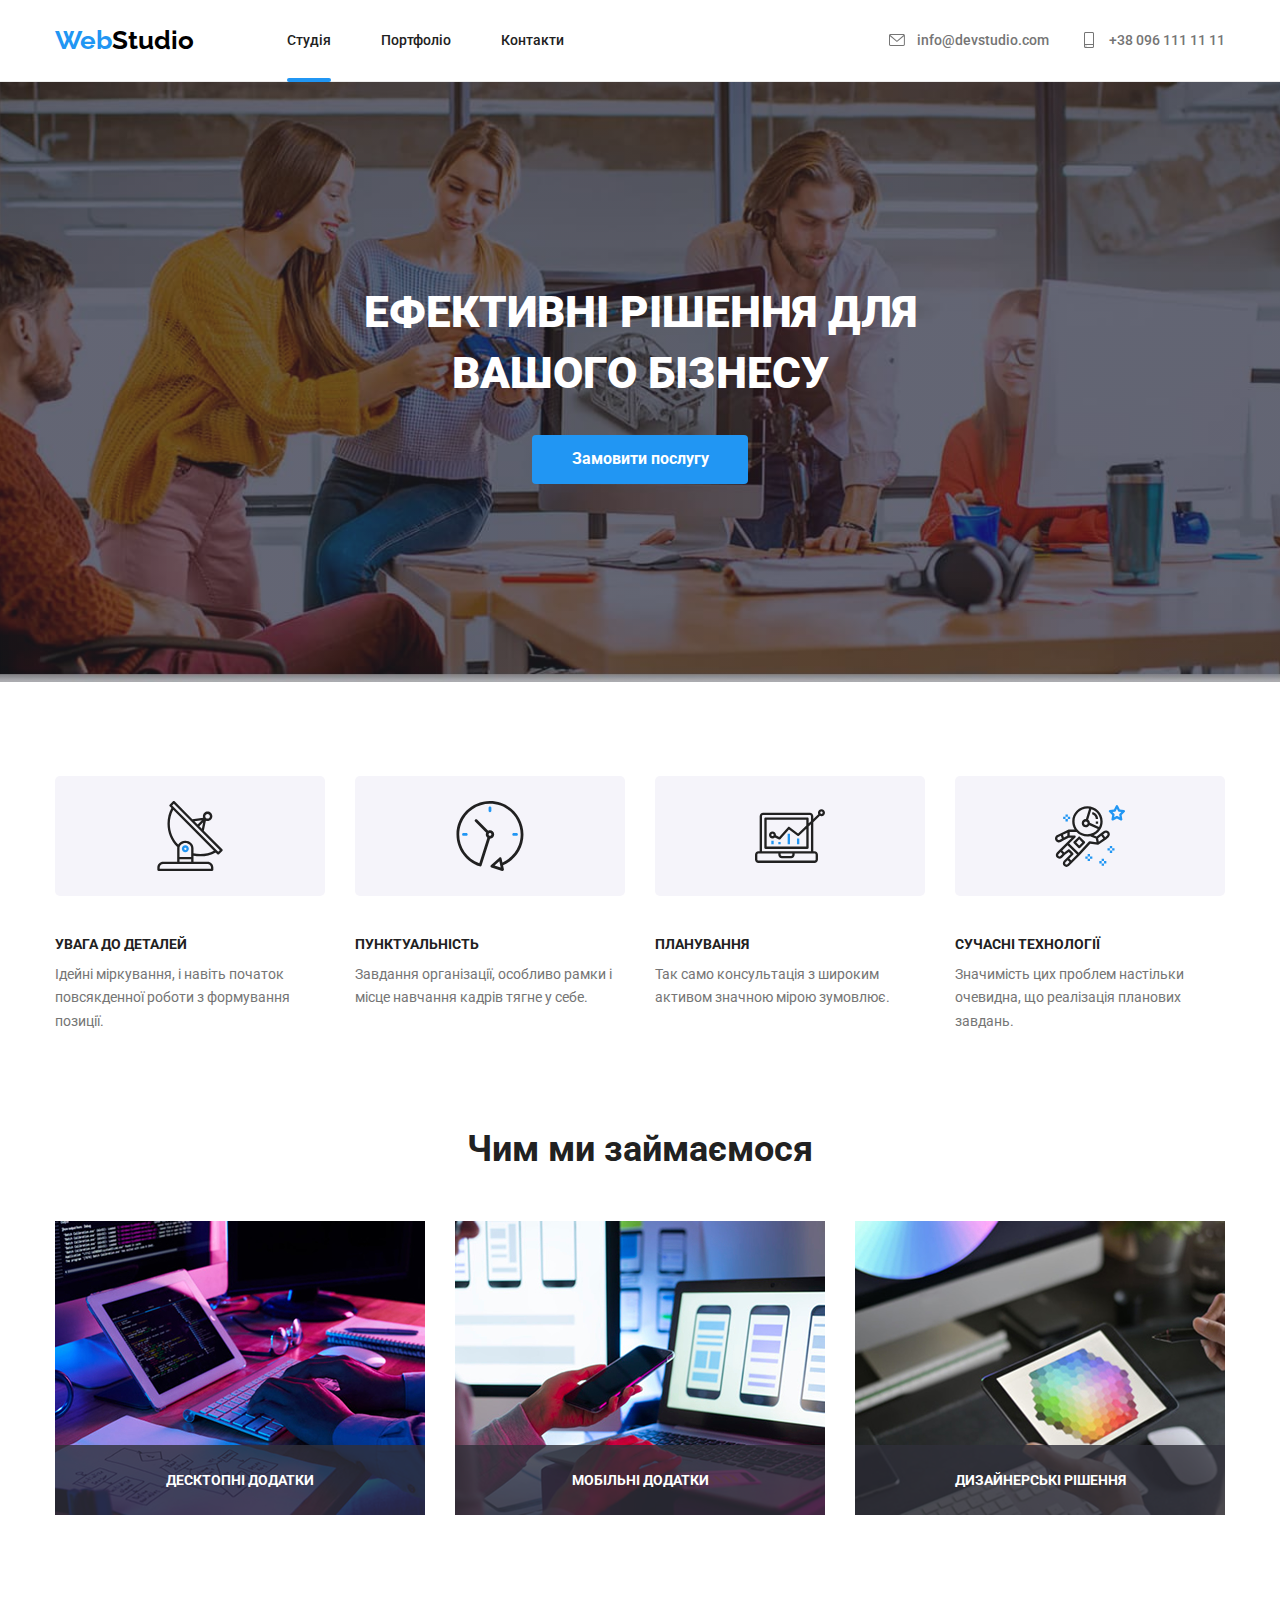
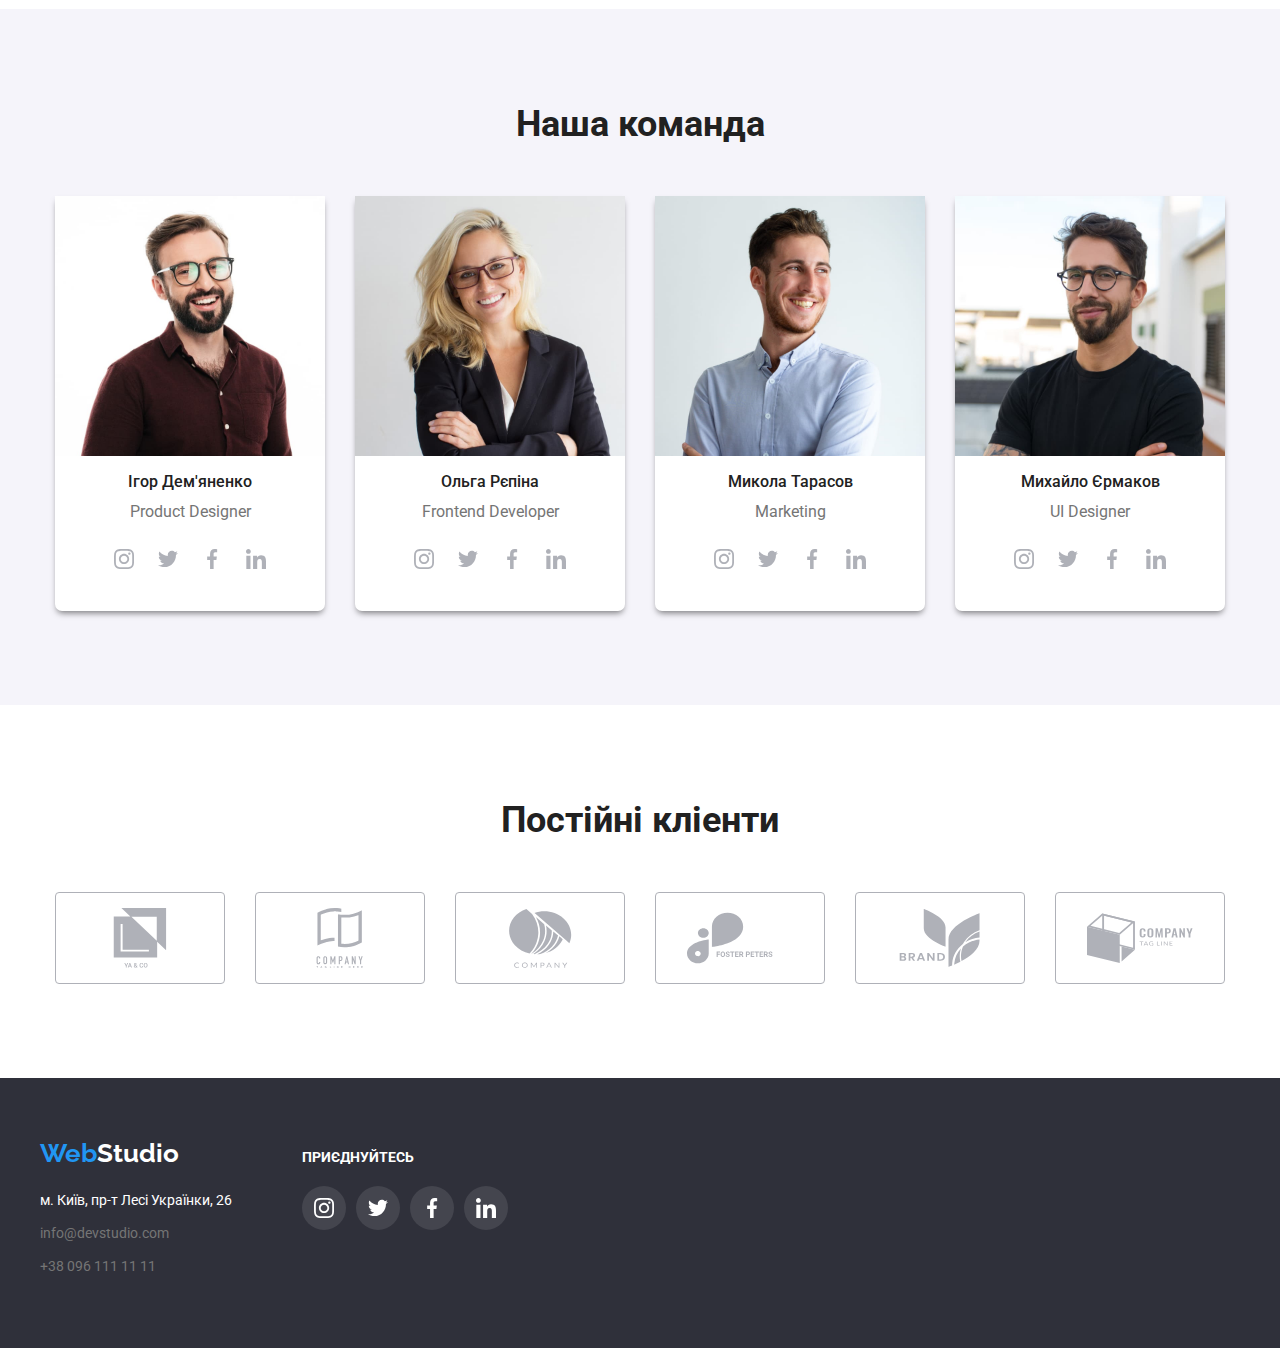
==== index.html @ 46bb7a29 "Добавлены файлы проекта" ====
<!DOCTYPE html>
<html lang="uk">
    <head>
    <meta charset="UTF-8">
    <meta name="description" content="WebStudio">
    <title>Web Studio</title>
    <link rel="preconnect" href="https://fonts.googleapis.com">
    <link rel="preconnect" href="https://fonts.gstatic.com" crossorigin>
    <link href="https://fonts.googleapis.com/css2?family=Raleway:ital,wght@0,700;1,700&family=Roboto:ital,wdth,wght@0,75..100,100..900;1,75..100,100..900&display=swap" rel="stylesheet">
    <link rel="stylesheet" href="https://cdnjs.cloudflare.com/ajax/libs/modern-normalize/3.0.1/modern-normalize.min.css">
    <link rel="stylesheet" href="./css/styles.css">
    </head>
<body>
    <!--Header-->
    <header class="page-header">
            <div class="container nav">
                <a href="" class="header-logo"><span>Web</span>Studio</a>
            <nav>
              <ul class="site-nav">
                <li class="item">
                    <a href="./index.html" class="link current">Студія</a>
                </li>
                <li class="item">
                    <a href="./portfolio.html" class="link ">Портфоліо</a>
                </li>
                <li class="item">
                    <a href="" class="link ">Контакти</a>
                </li>
              </ul>
            </nav>
            <ul class="header-list">
              
              <li class="contact-item">
                <div class="header-icon">
                    <svg class="icon-mail">
                        <use href="./images/main/sprite.svg#icon-mail"></use>
                    </svg>
                </div>

                  <a href="mailto:info@devstudio.com" class="header-contact">info@devstudio.com</a>
              </li> 
              <li class="contact-item">
                <div class="header-icon">
                    <svg class="icon-tel">
                        <use href="./images/main/sprite.svg#icon-tel"></use>
                    </svg>
                </div>
                  <a href="tel:+3809611111" class="header-contact">+38 096 111 11 11</a>
              </li>
            </ul>
            </div>
    </header>
   
    <main>
        <!--Hero-->
       <section class="section hero">

            <div class="container-hero">
                <h1 class="hero-tittle">
                    Ефективні рішення для
                    <span class="subtittle">вашого бізнесу</span>
                </h1>
                <button type="button" class="hero-button" data-modal-open>Замовити послугу</button>
                <div class="backdrop is-hidden" data-modal>
                    <div class="modal show">
                        <button class="btn-close" data-modal-close>
                            <svg class="btn-img">
                                <use href="./images/main/sprite.svg#icon-btn-close"></use>
                            </svg>
                        </button>
                    </div>
                </div>
            </div>

       </section>
       
       <!--Advantages-->
       <section class="section advantages">
        <div class="container">
            <ul class="advantages-list">
                <li class="advantages-item">
                    
                    <div class="adv-icon">
                        <svg class="icon">
                            <use href="./images/main/sprite.svg#icon-antenna"></use>
                        </svg>
                    </div>

                    <h2 class="advantages-tittle">УВАГА ДО ДЕТАЛЕЙ</h2>
                    <p class="advantages-text">Ідейні міркування, і навіть початок повсякденної роботи з формування позиції.</p>
                </li>
                <li class="advantages-item">
                    <div class="adv-icon">
                        <svg class="icon">
                            <use href="./images/main/sprite.svg#icon-clock"></use>
                        </svg>
                    </div>
                    <h2 class="advantages-tittle">ПУНКТУАЛЬНІСТЬ</h2>
                    <p class="advantages-text">Завдання організації, особливо рамки і місце навчання кадрів тягне у себе.</p>
                </li>
                <li class="advantages-item">
                    <div class="adv-icon">
                        <svg class="icon">
                            <use href="./images/main/sprite.svg#icon-diagram"></use>
                        </svg>
                    </div>
                    <h2 class="advantages-tittle ">ПЛАНУВАННЯ</h2>
                    <p class="advantages-text">Так само консультація з широким активом значною мірою зумовлює.</p>
                </li>
                <li class="advantages-item">
                    <div class="adv-icon">
                        <svg class="icon">
                            <use href="./images/main/sprite.svg#icon-astronaut"></use>
                        </svg>
                    </div>
                    <h2 class="advantages-tittle">СУЧАСНІ ТЕХНОЛОГІЇ</h2>
                    <p class="advantages-text">Значимість цих проблем настільки очевидна, що реалізація планових завдань.</p>
                </li>
            </ul>
        </div>
       </section>
        <!--Works-->
       <section class="section">
          <div class="container">
            <h2 class="works-tittle">Чим ми займаємося</h2>
            <ul class="works-list">
                <li class="works-item">
                    <img src="./images/main/box1.jpg" alt="Написання коду" width="370"  height="294">
                    <div class="overlay">
                        <p>Десктопні додатки</p>
                    </div>
                </li>
                <li class="works-item">
                    <img src="./images/main/box2.jpg" alt="Адаптація для мобільного" width="370"  height="294">
                    <div class="overlay">
                        <p>Мобільні додатки</p>
                    </div>
                </li>
                <li class="works-item">
                    <img src="./images/main/box3.jpg" alt="Підбір цвітової гамми" width="370"  height="294">
                    <div class="overlay">
                        <p>Дизайнерські рішення</p> 
                    </div>
                </li>
            </ul>
          </div>
       </section>
   <!--Our team-->
       <section class="section team">
          <div class="container">
            <h2 class="team-tittle">Наша команда</h2>
            <ul class="team-list">
              <li class="team-item">
                  <img src="./images/main/photo1.jpg" alt="Фотографія 1" width="270" height="260">
                  <div class="team-text">
                    <h3 class="card-tittle">Ігор Дем'яненко</h3>
                  <p class="card-text">Product Designer</p>
                  </div>
                
                    <ul class="socials-list">
                        <li class="socials-item">
                            <a href="">
                                <svg class="socials-icon">
                                <use href="./images/main/sprite.svg#icon-instagram"></use>
                            </svg>
                            </a>
                            
                        </li>
                        <li class="socials-item">
                            <a href="">
                                <svg class="socials-icon">
                                <use href="./images/main/sprite.svg#icon-twitter"></use>
                            </svg>
                            </a>
                            
                        </li>
                        <li class="socials-item">
                            <a href="">
                            <svg class="socials-icon">
                                <use href="./images/main/sprite.svg#icon-facebook"></use>
                            </svg></a>
                            
                        </li>
                        <li class="socials-item">
                            <a href="">
                                 <svg class="socials-icon">
                                <use href="./images/main/sprite.svg#icon-linkedin"></use>
                            </svg>
                            </a>
                           
                        </li>
                    </ul>
                
              <li class="team-item">
                  <img src="./images/main/photo2.jpg" alt="Фотографія 2" width="270" height="260">
                  <div class="team-text">
                    <h3 class="card-tittle">Ольга Рєпіна</h3>
                  <p class="card-text">Frontend Developer</p>
                  </div>

                  <ul class="socials-list">
                    <li class="socials-item">
                        <a href="" >
                            <svg class="socials-icon">
                            <use href="./images/main/sprite.svg#icon-instagram"></use>
                        </svg>
                        </a>
                        
                    </li>
                    <li class="socials-item">
                        <a href="" >
                            <svg class="socials-icon">
                            <use href="./images/main/sprite.svg#icon-twitter"></use>
                        </svg>
                        </a>
                        
                    </li>
                    <li class="socials-item">
                        <a href="" >
                            <svg class="socials-icon">
                            <use href="./images/main/sprite.svg#icon-facebook"></use>
                        </svg>
                        </a>
                        
                    </li>
                    <li class="socials-item">
                        <a href="" >
                            <svg class="socials-icon">
                            <use href="./images/main/sprite.svg#icon-linkedin"></use>
                        </svg>
                        </a>
                        
                    </li>
                </ul>

              </li>
              <li class="team-item">
                  <img src="./images/main/photo3.jpg" alt="Фотографія 3" width="270" height="260">
                  <div class="team-text">
                    <h3 class="card-tittle">Микола Тарасов</h3>
                  <p class="card-text">Marketing</p>
                  </div>

                  <ul class="socials-list">
                    <li class="socials-item">
                        <a href="">
                            <svg class="socials-icon">
                            <use href="./images/main/sprite.svg#icon-instagram"></use>
                        </svg>
                        </a>
                        
                    </li>
                    <li class="socials-item">
                        <a href="">
                            <svg class="socials-icon">
                            <use href="./images/main/sprite.svg#icon-twitter"></use>
                        </svg>
                        </a>
                        
                    </li>
                    <li class="socials-item">
                        <a href="">
                            <svg class="socials-icon">
                            <use href="./images/main/sprite.svg#icon-facebook"></use>
                        </svg>
                        </a>
                        
                    </li>
                    <li class="socials-item">
                        <a href="">
                            <svg class="socials-icon">
                            <use href="./images/main/sprite.svg#icon-linkedin"></use>
                        </svg>
                        </a>
                        
                    </li>
                </ul>

              </li>
              <li class="team-item">
                  <img src="./images/main/photo4.jpg" alt="Фотографія 4" width="270" height="260">
                  <div class="team-text">
                    <h3 class="card-tittle">Михайло Єрмаков</h3>
                  <p class="card-text">UI Designer</p>
                  </div>

                  <ul class="socials-list">
                    <li class="socials-item">
                        <a href="">
                            <svg class="socials-icon">
                            <use href="./images/main/sprite.svg#icon-instagram"></use>
                        </svg>
                        </a>
                        
                    </li>
                    <li class="socials-item">
                        <a href="">
                            <svg class="socials-icon">
                            <use href="./images/main/sprite.svg#icon-twitter"></use>
                        </svg>
                        </a>
                        
                    </li>
                    <li class="socials-item">
                        <a href="">
                            <svg class="socials-icon">
                            <use href="./images/main/sprite.svg#icon-facebook"></use>
                        </svg>
                        </a>
                        
                    </li>
                    <li class="socials-item">
                        <a href="">
                            <svg class="socials-icon">
                            <use href="./images/main/sprite.svg#icon-linkedin"></use>
                        </svg>
                        </a>
                        
                    </li>
                </ul>

              </li>
          </ul>
          </div>
       </section>

    <!--Regular customers-->
    <section class="section">
        <div class="container">

            <h2 class="customers-tittle">Постійні кліенти</h2>

            
                <div class="customers">
                    <ul class="customers-list">
                        <a href="">
                            <li class="company">
                                <svg class="company-logo">
                                    <use href="./images/main/sprite.svg#icon-company1"></use>
                                </svg>
                            </li>
                        </a>
                        <a href="">
                            <li class="company">
                                <svg class="company-logo">
                                    <use href="./images/main/sprite.svg#icon-company2"></use>
                                </svg>
                            </li>
                        </a>
                        <a href="">
                            <li class="company">
                                <svg class="company-logo">
                                    <use href="./images/main/sprite.svg#icon-company3"></use>
                                </svg>
                            </li>
                        </a>
                        <a href="">
                            <li class="company">
                                <svg class="company-logo">
                                    <use href="./images/main/sprite.svg#icon-company4"></use>
                                </svg>
                            </li>
                        </a>
                        <a href="">
                            <li class="company">
                                <svg class="company-logo">
                                    <use href="./images/main/sprite.svg#icon-company5"></use>
                                </svg>
                            </li>
                        </a>
                        <a href="">
                            <li class="company">
                                <svg class="company-logo">
                                    <use href="./images/main/sprite.svg#icon-company6"></use>
                                </svg>
                            </li>
                        </a>
                    </ul>
                </div>

        </div>

    </section>


    </main>
    <!--Footer-->
    <footer class="footer">

       <div class="footer-container">

        <div class="footer-address">
            <a href="" class="footer-logo"><span>Web</span>Studio</a>
  
              <address class="address">м. Київ, пр-т Лесі Українки, 26</address>
  
              <ul class="footer-list">
                  <li>
                      <a href="mailto:info@devstudio.com" class="footer-contact">info@devstudio.com</a>
                  </li>
                  <li>
                      <a href="tel:+3809611111" class="footer-contact">+38 096 111 11 11</a>
                  </li>
              </ul>
        </div>    

        <div class="footer-social">
            <h2 class="social-tittle">Приєднуйтесь</h2>
            <ul class="footer-socials-list">
                <li class="footer-socials-item">
                    <a href="" >
                        <svg class="footer-socials-icon">
                            <use href="./images/main/sprite.svg#icon-instagram"></use>
                         </svg>
                    </a>     
                </li>
                 <li class="footer-socials-item">
                    <a href="">
                        <svg class="footer-socials-icon">
                            <use href="./images/main/sprite.svg#icon-twitter"></use>
                        </svg>
                    </a>     
                </li>
                <li class="footer-socials-item">
                    <a href="" >
                        <svg class="footer-socials-icon">
                            <use href="./images/main/sprite.svg#icon-facebook"></use>
                        </svg>
                    </a>     
                </li>
                <li class="footer-socials-item">
                    <a href="" >
                        <svg class="footer-socials-icon">
                            <use href="./images/main/sprite.svg#icon-linkedin"></use>
                        </svg>
                    </a>   
                </li>
            </ul>
        </div>
       </div>
        
    </footer>
    
    <script src="./js/modal.js"></script>

</body>
</html>
---- css/styles.css ----
*{
    box-sizing: border-box;
}

:root {
    --primary-text-color: #757575;
    --tittle-text-color: #212121;
    --accent-color: #2196F3;
    --primary-color: #FFFFFF;
}

body {
    background-color: var(--primary-color);
    color: var(--primary-text-color);
    font-family: Roboto, sans-serif;
    line-height: 1.2;
}


ul {
    margin: 0;
    padding: 0;
    list-style: none;
}

h1,
h2,
h3 {
    margin: 0;
    padding: 0;
}

p {
    margin: 0;
    padding: 0;
}

.section {
    padding-top: 94px;
    padding-bottom: 94px;
}

.container {
    width: 1200px;
    padding-left: 15px;
    padding-right: 15px;
    margin: 0 auto;
}


/* Header */
.page-header {
    border-bottom: 1px solid #ECECEC;
}

.header-logo {
    padding-top: 24px;
    padding-bottom: 24px;
    color:#000000;
    font-family: Raleway, sans-serif;
    font-weight: 700;
    font-size: 26px;
    text-decoration: none;
}
span {
    color:var(--accent-color);
}

/* Site nav */
.nav {
    display: flex;
    align-items: center;
}

.site-nav {
    display: flex;
    margin-left: 93px;
}

.site-nav .link {
    display: block;
    padding-top: 32px;
    padding-bottom: 32px;
    color: var(--tittle-text-color);
    list-style: none;
    font-weight: 500;
    font-size: 14px;
    text-decoration: none; 
    transition: color 250ms cubic-bezier(0.4, 0, 0.2, 1);
}

.site-nav .item + .item {
    margin-left: 50px;
}
.item {
    position: relative;
}

.link.current::after {
    content: '';
    position: absolute;
    bottom: -1px;
    display: block;
    width: 100%;
    height: 4px;
    background-color: var(--accent-color);
    border-radius: 2px;
}

.site-nav .link:hover,
.site-nav .link:focus {
    color:var(--accent-color); 
}

/* Header Contact */
.header-list {
    display: flex;
    margin-left: auto;
    gap: 30px;
}
.header-list .item + .item {
    margin-left: 30px;
}

.header-contact {
    display: flex;
    align-items: center;
    padding-top: 32px;
    padding-bottom: 32px;
    color: inherit;
    font-weight: 500;
    font-size: 14px;
    list-style: none;
    text-decoration: none;
}
.contact-item {
    display: flex;
    align-items: center;                                       
    fill: currentColor;
    transition: color 250ms cubic-bezier(0.4, 0, 0.2, 1);
}

.header-icon {
    display: flex;
    justify-content: center;
    align-items: center;
    width: 20px;
    height: 20px;
    margin-right: 10px;
}

.icon-mail {
    width: 16px;
    height: 12px; 
}

.icon-tel {
    width: 10px;
    height: 16px;
}
.contact-item:hover,
.contact-item:focus {
    color: var(--accent-color);
    
}

/* Hero */
.hero {
    max-width: 1600px;
    background-color: #2F303A;
    padding: 0;
    margin: 0 auto;
}

.container-hero {
    display: flex;
    flex-direction: column;
    align-items: center;
    padding: 200px 0;
}
.container-hero {
    max-width: 1600px;
    height: 600px;
    margin-left: auto;
    margin-right: auto;
    background-image: linear-gradient(to right, 
    rgba(47, 48, 58, 0.4), 
    rgba(47, 48, 58, 0.4)), 
    url("../images/main/heroimage.jpg");
    background-repeat: no-repeat;
    background-position: center;
    background-size: cover;
}
.hero-tittle {
    color: var(--primary-color);
    font-weight: 900;
    font-size: 44px;
    line-height:1.4;
    text-transform: uppercase;
    margin-bottom: 30px;
    text-align: center;
}
.subtittle {
    display: block;
    color: var(--primary-color);
    font-size: 44px;
    line-height:1.4;
}

/* Hero button */
.hero-button {
    border-radius: 4px ;
    border: none;
    padding: 10px 32px;
    min-width: 216px;
    background-color: var(--accent-color);
    color: var(--primary-color);

    font-weight: 700;
    font-size: 16px;
    line-height: 1.8;
    text-align: center;
    cursor: pointer;
}


/* Modal menu */
.backdrop {
    position: fixed;
    top: 0;
    left: 0;
    z-index: 9999;
    width: 100%;
    height: 100%;
    background-color: rgba(47, 48, 58, 0.5);

    opacity: 1;
    transition: opacity 250ms cubic-bezier(0.4, 0, 0.2, 1);
}

.backdrop.is-hidden {
    opacity: 0;
    pointer-events: none;
}

.backdrop.is-hidden .modal {
    transform: translate(-50%, -50%) scale(0.1);
}

.modal {
    position: absolute;
    top: 50%;
    left: 50%;

    transform: translate(-50%, -50%) scale(1);
    transition: transform 250ms cubic-bezier(0.4, 0, 0.2, 1);

    min-width: 528px;
    min-height: 581px;
    padding: 15px;
    border-radius: 4px;
    background-color: var(--primary-color);
    box-shadow: 4px 4px 6px -2px rgba(0, 0, 0, 0.7);
}

.btn-close {
    position: absolute;
    top: 8px;
    right: 8px;
    
    display: flex;
    justify-content: center;
    align-items: center;
    width: 30px;
    height: 30px;
    background-color: var(--primary-color);
    border-radius: 50%;
    border: 1px solid rgba(0, 0, 0, 0.1);
    box-shadow: 0px 2px 3px rgba(0, 0, 0, 0.7);
    cursor: pointer;
}

.btn-img {
    display: flex;
    width: 18px;
    height: 18px;
    background-size: contain;
    background-repeat: no-repeat;
    background-position: center;
}

/* Filter Portfolio*/
.btn-list {
    display: flex;
    justify-content: center;
    align-items: center;
    margin-bottom: 56px;
}


.btn-list .btn-item + .btn-item {
    margin-left: 8px;
}
.filter-button {
    border-radius: 4px;
    border: none;
    padding: 6px 25px;
    min-width: 73px;
    background-color: #F5F4FA;
    color: var(--tittle-text-color);

    font-family: Roboto, sans-serif;
    font-weight: 500;
    font-size: 16px;
    line-height: 1.6;
    text-align: center;
    cursor: pointer;
    transition: background-color 250ms cubic-bezier(0.4, 0, 0.2, 1),
    color 250ms cubic-bezier(0.4, 0, 0.2, 1), box-shadow 250ms cubic-bezier(0.4, 0, 0.2, 1);
}

.filter-button:hover,
.filter-button:focus {
    background-color: var(--accent-color);
    color:var(--primary-color);
    box-shadow: 0px 4px 6px -2px rgba(0, 0, 0, 0.5);
}

/* Portfolio */
.tittle {
    display: none;
}
.portfolio {
    width: 1200px;
}
.portfolio-works {
    display: flex;
    flex-wrap: wrap;
}

.text-content {
    display: flex;
    flex-direction: column;
    padding: 20px 24px;
    border: 1px solid #F5F4FA;
    border-top: 0;
}

.portfolio-element {
    display: flex;
    flex-direction: column;
    align-items: stretch;
    width: 370px;
    margin-right: 30px;
    margin-bottom: 30px;
    transition: box-shadow 250ms cubic-bezier(0.4, 0, 0.2, 1);
    text-decoration: none;
}
.portfolio-tittle {
    color: var(--tittle-text-color);
    font-weight: 700;
    font-size: 18px;
    line-height: 2;
}
.portfolio-element:nth-child(3d) {
    margin-right: 0;
}
.portfolio-element:nth-last-child(-n + 3) {
    margin-bottom: 0;
}
.portfolio-text {
    font-size: 16px;
    line-height: 1.8;
    color: var(--primary-text-color);
}
.portfolio-element:hover,
.portfolio-element:focus {
    box-shadow: 0px 4px 6px -2px rgba(0, 0, 0, 0.5);
    
}
.portfolio-img {
    position: relative;   
    
    overflow: hidden;
}

.portfolio-overlay {
    position: absolute;
    top: 100%;

    display: flex;
    justify-content: center;
    align-items: center;

    width: 370px;
    height: 294px;
    padding: 63px 24px;
    background-color: rgba(33, 150, 243, 0.9);

    font-size: 18px;
    color: var(--primary-color);
    line-height: 1.5;
    letter-spacing: 0.03em;
    transition: transform 250ms cubic-bezier(0.4, 0, 0.2, 1);
}

.portfolio-item:hover .portfolio-overlay {
    transform: translateY(-100%);
}


/* Advantages */
.advantages-list {
    display: flex;
    justify-content: center;
}
.advantages {
    padding-bottom: 0;
}
.advantages-item {
    display: flex;
    flex-direction: column;
    gap: 10px;
    width: 270px;
    margin-right: 30px;
}


.advantages-item:last-child {
    margin-right: 0;
}
.adv-icon {
    display: flex;
    justify-content: center;
    align-items: center;
    width: 270px;
    height: 120px;
    background-color: #F5F4FA;
    border-radius: 5px;
    margin-bottom: 30px;
}
.icon { 
    width: 70px;
    height: 70px;
}

.advantages-tittle {
    color: var(--tittle-text-color);
    font-weight: 700;
    font-size: 14px;
}

.advantages-text {
    font-size: 14px;
    line-height: 1.7;
}

/* Works*/
.works-list {
    display: flex;
    position: relative;
}

.works-item {
    margin-right: 30px;
}
.works-item:last-child {
    margin-right: 0;
}
.works-tittle {
    margin-bottom: 50px;
    color: var(--tittle-text-color);
    font-weight: 700;
    font-size: 36px;
    text-align: center;
}

img {
    display: block;
    z-index: 1;
}

.overlay {
    position: absolute;
    bottom: 0;
    display: flex;
    justify-content: center;
    align-items: center;
    width: 370px;
    height: 70px;
    background-color: rgba(47, 48, 58, 0.8);
    font-size: 14px;
    font-weight: 700;
    text-transform: uppercase;
    color: var(--primary-color);
}

/* Team */
.team {
    width: 100%;
    background-color: #F5F4FA;
}
.team-tittle {
    color: var(--tittle-text-color);
    font-weight: 700;
    font-size: 36px;
    text-align: center;
    margin-bottom: 50px;
}
.team-list {
    display: flex;
}
.team-item {
    display: flex;
    flex-direction: column;
    overflow: hidden;
    width: 270px;
    margin-right: 30px;
    text-align: center;
    box-shadow: 0px 4px 6px -2px rgba(0, 0, 0, 0.5);
    border-radius: 0 0 7px 7px;
    border-top: 0;
    background-color: var(--primary-color);
}
.team-item:last-child {
    margin-right: 0;
}
.card-tittle {
    color: var(--tittle-text-color);
    font-weight: 500;
    font-size: 16px;
}
.team-text {
    display: flex;
    flex-direction: column;
    text-align: center;
    padding: 16px 0;
    gap: 10px;  
}
.card-text {
    font-size: 16px;
}

.socials-list {
    display: flex;
    justify-content: center;
    align-items: center;
    width: 270px;
    padding-bottom: 30px;
    margin: 0;
    
} 

.socials-item {
    display: flex;
    justify-content: center;
    align-items: center;
    width: 44px;
    height: 44px;
    border-radius: 50%;
    transition: background-color 250ms cubic-bezier(0.4, 0, 0.2, 1);
}
.socials-icon {
    display: flex;
    width: 20px;
    height: 20px;
    background-size: contain;
    background-repeat: no-repeat;
    background-position: center;
    fill: #afb1b8;
    transition: fill 250ms cubic-bezier(0.4, 0, 0.2, 1);
}
.socials-item:hover,
.socials-item:focus  {
    background-color: var(--accent-color);
    border-radius: 50%;
    cursor: pointer;
}

.socials-item:hover .socials-icon,
.socials-item:focus .socials-icon {
    fill: var(--primary-color);
}

/* Regular customers */
.customers-tittle {
    color: var(--tittle-text-color);
    font-weight: 700;
    font-size: 36px;
    text-align: center;
    margin-bottom: 50px;
}
.customers {
    display: flex;
}
.customers-list {
    display: flex;
    justify-content: center;
    align-items: center;
    gap: 30px;
}
.company {
    display: flex;
    justify-content: center;
    align-items: center;
    padding: 0;
    margin: 0;
    width: 170px;
    height: 92px;
    border: 1px solid #AFB1B8;
    border-radius: 4px;
    transition: border 250ms cubic-bezier(0.4, 0, 0.2, 1);
}
.company-logo {
    display: flex;
    width: 106px;
    height: 60px;
    background-size: contain;
    background-repeat: no-repeat;
    background-position: center;
    fill: #afb1b8;
    transition: fill 250ms cubic-bezier(0.4, 0, 0.2, 1);
}
.company:hover,
.company:focus {
    border-color: var(--accent-color);
    
}

.company:hover .company-logo,
.company:focus .company-logo {
    fill: var(--accent-color);
    
}

/* Footer */
.footer {
    background-color:#2F303A;
}

.footer-container {
    width: 1200px;
    display: flex;
    justify-content: flex-start;
    align-items: baseline;
    padding: 60px 0;
    margin: 0 auto;
}


.footer-address {
    display: flex;
    flex-direction: column;
    margin-right: 70px;
}

.footer-social {
    display: flex;
    flex-direction: column;
}


.footer-logo {
    display: block;
    color: var(--primary-color);
    font-family: Raleway, sans-serif;
    text-decoration: none;
    font-weight: 700;
    font-size: 26px;
    margin-bottom: 20px;
}
    
.address {
    display: block;
    margin-bottom: 9px;
    color:var(--primary-color);
    font-style: normal;
    font-size: 14px;
    line-height: 1.7;
}

/* Footer contact */
.footer-list li {
    margin-bottom: 9px;
    list-style: none;  
}

.footer-contact {
    color:var(--primary-text-color);
    font-size: 14px;
    line-height: 1.7;
    text-decoration: none;
    transition: color 250ms cubic-bezier(0.4, 0, 0.2, 1);
}

.footer-contact:hover,
.footer-contact:focus {
    color:var(--accent-color);
}

.social-tittle {
    color: var(--primary-color);
    font-weight: 700;
    font-size: 14px;
    text-transform: uppercase;
    margin-bottom: 20px;
}

.footer-socials-list {
    display: flex;
    justify-content:flex-start;
    align-items: center;
    width: 270px;
    gap: 10px;
} 

.footer-socials-item {
    display: flex;
    justify-content: center;
    align-items: center;
    width: 44px;
    height: 44px;
    border-radius: 50%;
    background-color: rgba(255, 255, 255, 0.1);
    transition: background-color 250ms cubic-bezier(0.4, 0, 0.2, 1);
}

.footer-socials-icon {
    display: flex;
    width: 20px;
    height: 20px;
    background-size: contain;
    background-repeat: no-repeat;
    background-position: center;
    fill: var(--primary-color);
}

.footer-socials-item:hover,
.footer-socials-item:focus  {
    background-color: var(--accent-color);
    border-radius: 50%;
    cursor: pointer;
}
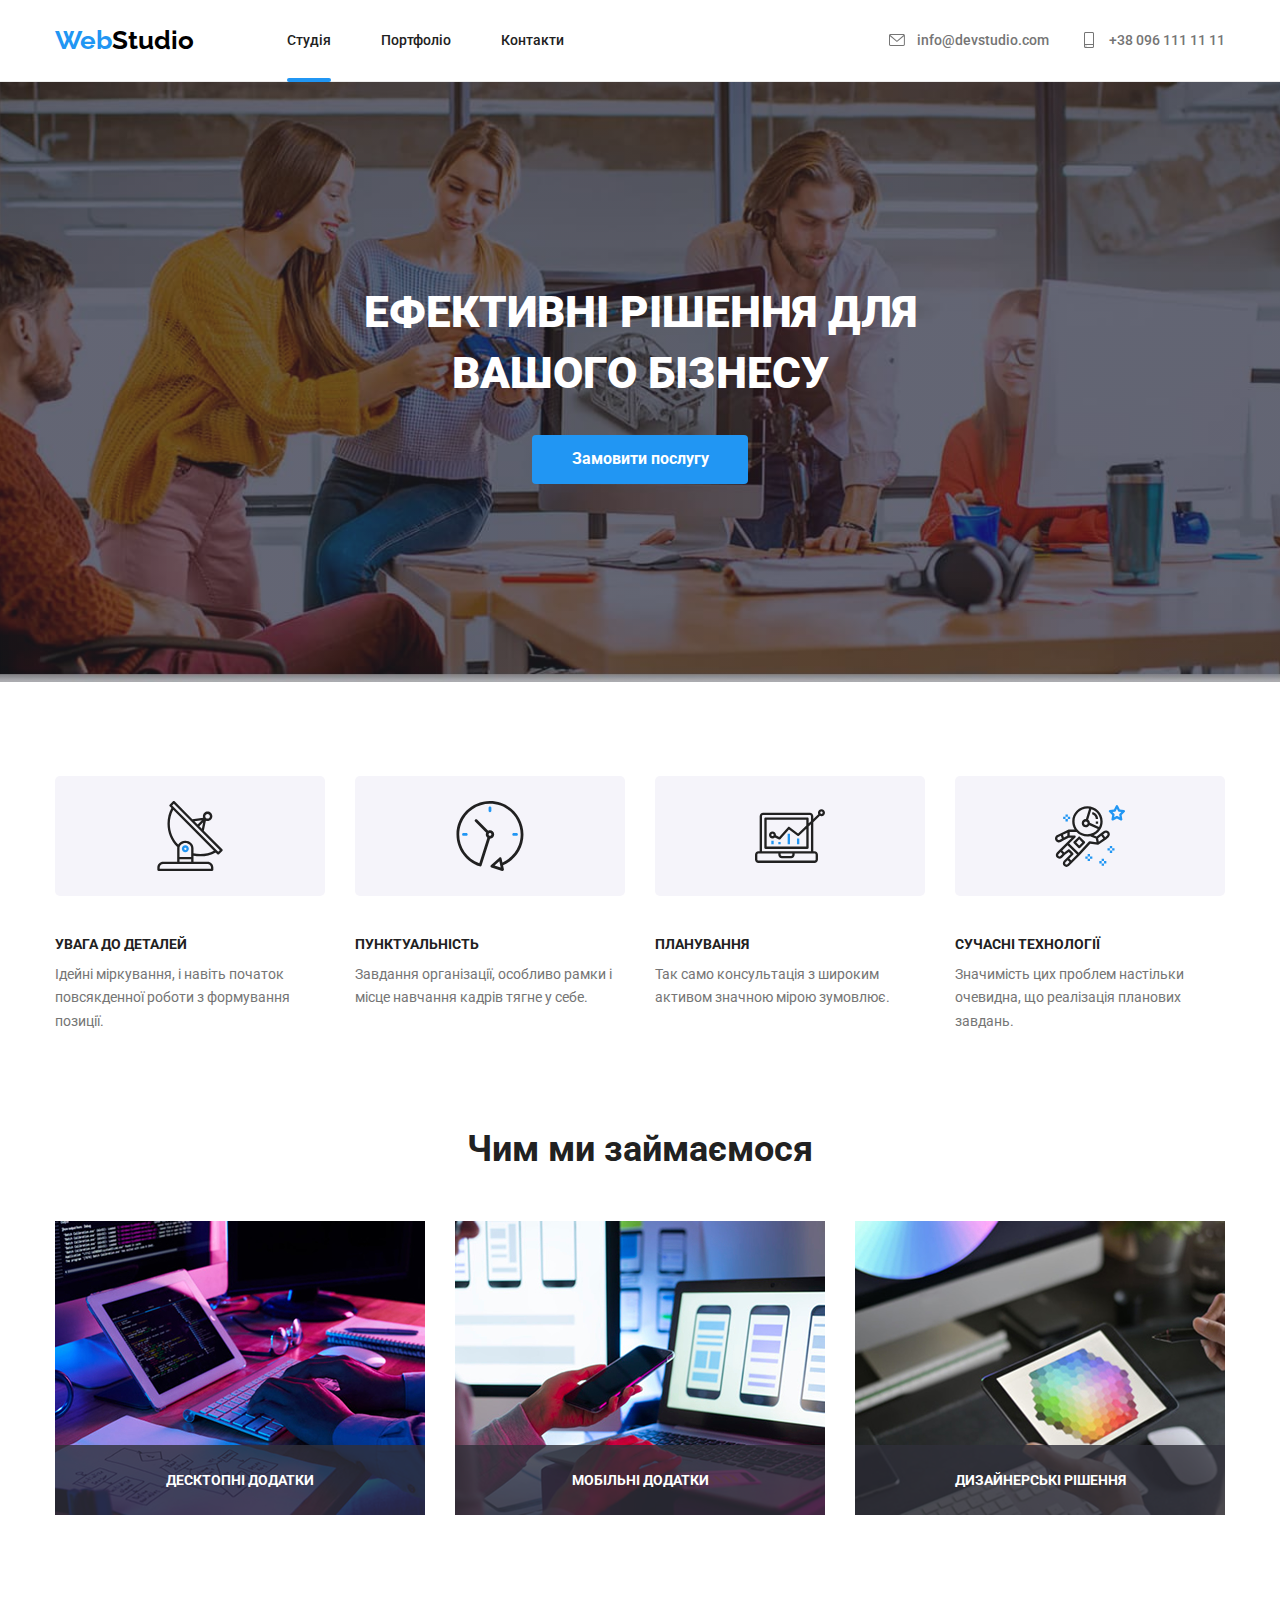
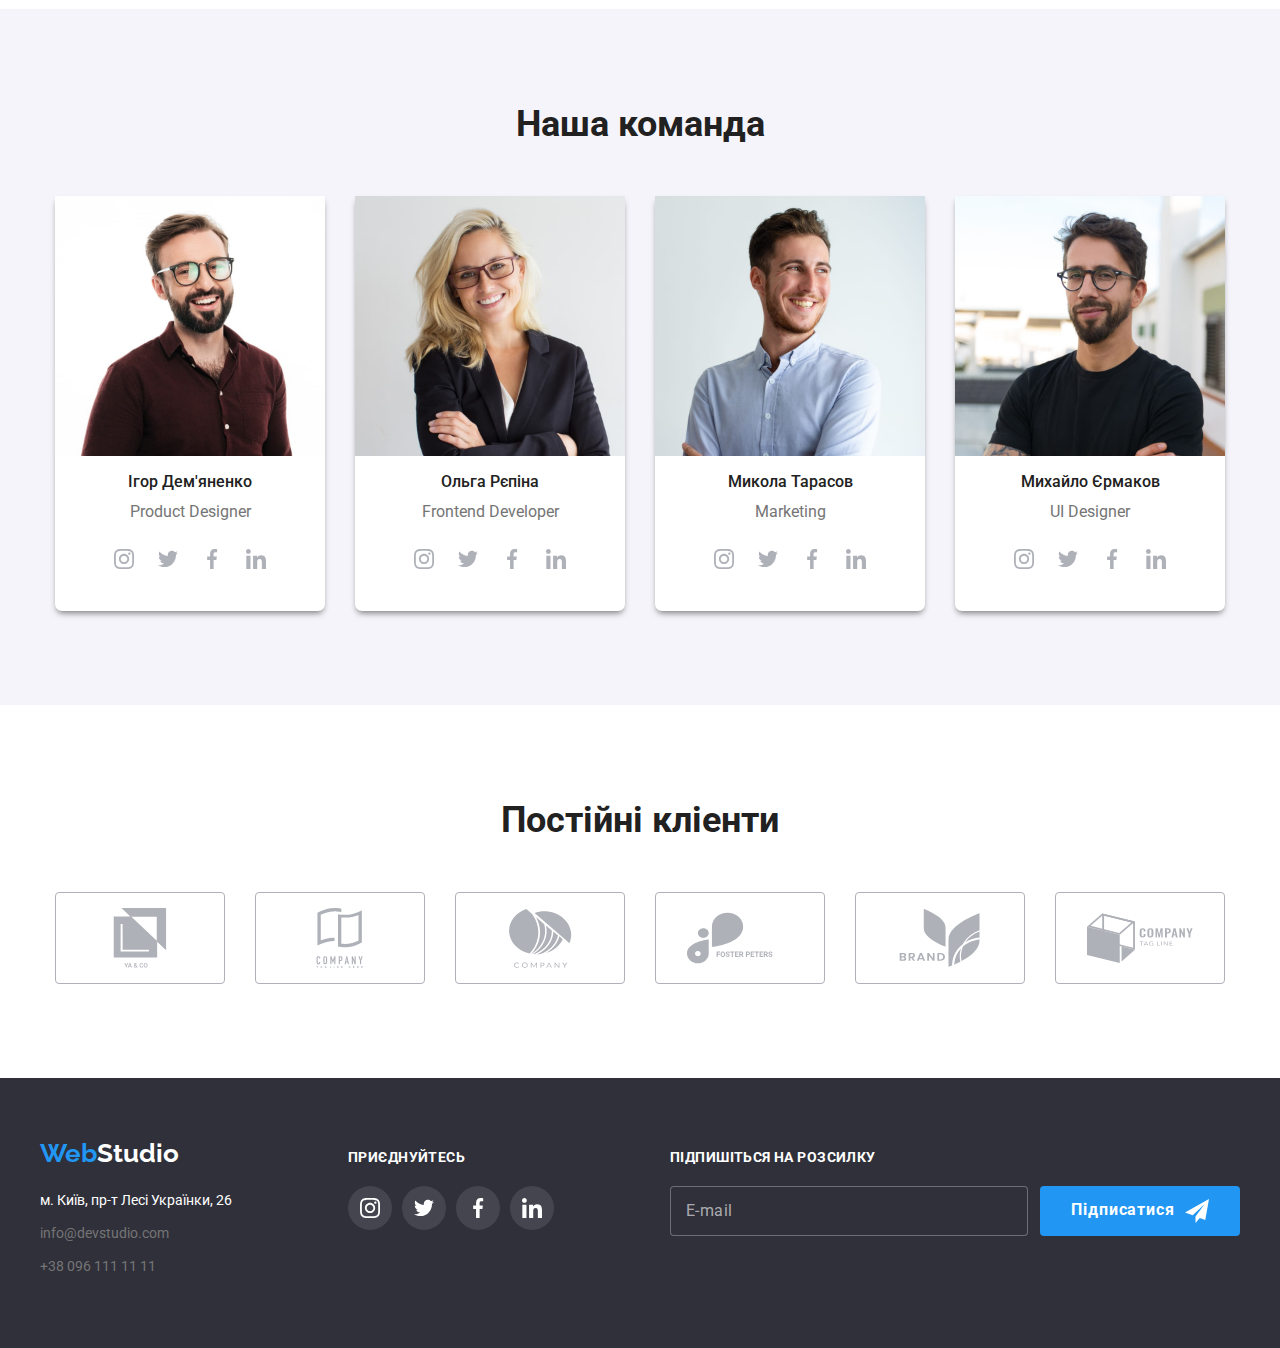
==== commit 057ee4da: "Верстка согласно ДЗ" ====
--- a/index.html
+++ b/index.html
@@ -63,11 +63,71 @@
                 <button type="button" class="hero-button" data-modal-open>Замовити послугу</button>
                 <div class="backdrop is-hidden" data-modal>
                     <div class="modal show">
-                        <button class="btn-close" data-modal-close>
-                            <svg class="btn-img">
-                                <use href="./images/main/sprite.svg#icon-btn-close"></use>
-                            </svg>
-                        </button>
+     <!-- Form -->
+
+                        <form class="form" autocomplete="off">
+                            <div class="form-tittle">
+                                <h2>Залиште свої дані, ми вам передзвонимо</h2>
+                            </div>
+                        
+                            <div class="form-field">
+                                <label for="name">
+                                    Ім'я
+                                </label>
+                                <input type="text" class="form-input" name="name" id="name">
+                                <svg class="icon-form">
+                                    <use href="./images/main/icon.svg#icon-person-black"></use>
+                                </svg>
+                            </div>
+            
+                            <div class="form-field">
+                                <label for="tel">
+                                    Телефон
+                                </label>
+                                <input type="tel" class="form-input" name="tel" id="tel">
+                                <svg class="icon-form">
+                                    <use href="./images/main/icon.svg#icon-phone-black"></use>
+                                </svg>
+                            </div>
+            
+                            <div class="form-field">
+                                <label for="email">
+                                    Пошта
+                                </label>
+                                <input type="email" class="form-input" name="email" id="email">
+                                <svg class="icon-form">
+                                    <use href="./images/main/icon.svg#icon-mail"></use>
+                                </svg>
+                            </div>
+            
+                            <div class="form-field form-comment">
+                                <label for="comment">
+                                    Коментар
+                                </label>
+                                <textarea name="comment" id="comment" placeholder="Введіть текст"></textarea>
+                            </div>
+            
+                            <div class="form-checkbox">  
+                            <label class="label-checkbox" for="agreement">
+                                <input class="checkbox" type="checkbox" name="agreement" id="agreement">
+
+                                <svg class="icon-checkbox">
+                                    <use href="./images/main/icon.svg#icon-check"></use>
+                                </svg>
+
+                                Погоджуюся з розсилкою та приймаю
+                                
+                                <a href="" class="contract-link">Умови договору</a></label>
+                            </div>
+        
+                            <button type="submit" class="btn-submit">Відправити</button>
+
+                            <button class="btn-close" data-modal-close>
+                                <svg class="btn-img">
+                                    <use href="./images/main/icon.svg#icon-close-black"></use>
+                                </svg>
+                            </button>
+                    </form>
                     </div>
                 </div>
             </div>
@@ -437,6 +497,20 @@
                 </li>
             </ul>
         </div>
+        <form class="footer-form">
+            <h2 class="footer-form-tittle">Підпишіться на розсилку</h2>
+
+            <div class="form-box">
+                <input type="email" name="email" placeholder="E-mail">
+                <button type="submit" class="btn-subscribe">
+                    Підписатися
+                    <svg class="icon-subscribe">
+                        <use href="./images/main/sprite.svg#icon-telegram"></use>
+                    </svg>
+                </button>
+            </div>
+        </form>
+        
        </div>
         
     </footer>
--- a/css/styles.css
+++ b/css/styles.css
@@ -222,7 +222,201 @@
     text-align: center;
     cursor: pointer;
 }
-
+/* Form */
+.form {
+    position: absolute;
+    top: 50%;
+    left: 50%;
+
+    transform: translate(-50%, -50%) scale(1);
+    transition: transform 250ms cubic-bezier(0.4, 0, 0.2, 1);
+    
+    display: flex;
+    flex-direction: column;
+    align-items: center;
+    padding: 40px;
+    width: 528px;
+    height: 581px;
+    background-color: var(--primary-color);
+    border-radius: 4px;
+
+    row-gap: 10px;
+}
+
+.form-field {
+    display: flex;
+    flex-direction: column;
+    position: relative;
+}
+
+textarea {
+    resize: none;
+}
+
+.form-tittle {
+    tab-size: 1;
+    font-size: 14px;
+    font-weight: 700;
+    color: var(--tittle-text-color);
+    letter-spacing: 0.03em;
+}
+
+.form-field input {
+    width: 448px;
+    height: 40px;
+    border: 1px solid rgba(33, 33, 33, 0.2);
+    border-radius: 4px;
+    padding-left: 42px;
+    cursor: pointer;
+    transition: fill 250ms cubic-bezier(0.4, 0, 0.2, 1);
+}
+
+.form-field label {
+    margin-bottom: 4px;
+    font-size: 12px;
+    color: var(--primary-text-color);
+    letter-spacing: 0.01em;
+}
+
+.form-comment textarea {
+    padding: 12px 16px;
+    width: 448px;
+    height: 120px;
+    border: 1px solid rgba(33, 33, 33, 0.2);
+    border-radius: 4px;
+    margin-bottom: 10px;
+    transition: border-color 250ms cubic-bezier(0.4, 0, 0.2, 1);
+}
+.form-comment label {
+    font-size: 12px;
+    color: var(--primary-text-color);
+    margin-bottom: 4px;
+    letter-spacing: 0.01em;
+}
+
+.form-comment textarea::placeholder {
+    font-size: 12px;
+    color: rgba(117, 117, 117, 0.5);
+    letter-spacing: 0.01em;
+}
+
+.icon-form {
+    position: absolute;
+    top: 50%;
+    left: 12px;
+    width: 18px;
+    height: 18px;
+    transition: fill 250ms cubic-bezier(0.4, 0, 0.2, 1);
+}
+
+.form-input:focus ~ .icon-form {
+    fill: var(--accent-color);   
+}
+
+.form-field input:focus {
+    border-color: var(--accent-color);
+    outline: none;
+}
+
+.form-comment textarea:focus {
+    border-color: var(--accent-color);
+    outline: none;
+}
+
+.checkbox {
+    appearance: none;
+
+    position: absolute;
+}
+
+.label-checkbox {
+    display: flex;
+    align-items: center;
+    font-size: 14px;
+    color: var(--primary-text-color);
+    letter-spacing: 0.03em;
+    cursor: pointer;
+    line-height: 1.2;
+    margin-bottom: 20px;
+  }
+
+.icon-checkbox {
+    display: flex;
+    align-items: center;
+    justify-content: center;
+
+    position: relative;
+    top: 0,5px;
+
+    margin-right: 9px;
+    width: 16px;
+    height: 15px;
+    border-radius: 2px;
+    border: 2px solid var(--tittle-text-color);
+    fill: transparent;
+}
+
+.checkbox:checked + .icon-checkbox {
+    border-color: var(--accent-color);
+    background-color: var(--accent-color);
+    background-origin: border-box;
+    fill: var(--primary-color);
+}
+
+.contract-link {
+    margin-left: 5px;
+    color: var(--accent-color);
+}
+
+.btn-submit {
+    display: inline-flex;
+    justify-content: center;
+    align-items: center;
+    border-radius: 4px ;
+    border: none;
+    padding: 0;
+    min-width: 200px;
+    height: 50px;
+    background-color: var(--accent-color);
+    color: var(--primary-color);
+    box-shadow: 0px 3px 3px rgba(0, 0, 0, 0.2);
+
+    font-weight: 700;
+    font-size: 16px;
+    line-height: 1.8;
+    letter-spacing: 0.06em;
+    cursor: pointer;
+}
+.btn-close {
+    position: absolute;
+    top: 8px;
+    right: 8px;
+    
+    display: flex;
+    justify-content: center;
+    align-items: center;
+    width: 30px;
+    height: 30px;
+    background-color: var(--primary-color);
+    border-radius: 50%;
+    border: 1px solid rgba(0, 0, 0, 0.1);
+    box-shadow: 0px 2px 3px rgba(0, 0, 0, 0.7);
+    cursor: pointer;
+}
+
+.btn-img {
+    display: flex;
+    width: 18px;
+    height: 18px;
+    background-size: contain;
+    background-repeat: no-repeat;
+    background-position: center;
+    transition: fill 250ms cubic-bezier(0.4, 0, 0.2, 1);
+}
+
+.btn-img:hover {
+    fill: var(--accent-color);
+}
 
 /* Modal menu */
 .backdrop {
@@ -257,37 +451,11 @@
 
     min-width: 528px;
     min-height: 581px;
-    padding: 15px;
     border-radius: 4px;
     background-color: var(--primary-color);
     box-shadow: 4px 4px 6px -2px rgba(0, 0, 0, 0.7);
 }
 
-.btn-close {
-    position: absolute;
-    top: 8px;
-    right: 8px;
-    
-    display: flex;
-    justify-content: center;
-    align-items: center;
-    width: 30px;
-    height: 30px;
-    background-color: var(--primary-color);
-    border-radius: 50%;
-    border: 1px solid rgba(0, 0, 0, 0.1);
-    box-shadow: 0px 2px 3px rgba(0, 0, 0, 0.7);
-    cursor: pointer;
-}
-
-.btn-img {
-    display: flex;
-    width: 18px;
-    height: 18px;
-    background-size: contain;
-    background-repeat: no-repeat;
-    background-position: center;
-}
 
 /* Filter Portfolio*/
 .btn-list {
@@ -641,7 +809,7 @@
 .footer-container {
     width: 1200px;
     display: flex;
-    justify-content: flex-start;
+    justify-content: space-between;
     align-items: baseline;
     padding: 60px 0;
     margin: 0 auto;
@@ -651,7 +819,6 @@
 .footer-address {
     display: flex;
     flex-direction: column;
-    margin-right: 70px;
 }
 
 .footer-social {
@@ -704,13 +871,14 @@
     font-size: 14px;
     text-transform: uppercase;
     margin-bottom: 20px;
+    letter-spacing: 0.03em;
 }
 
 .footer-socials-list {
     display: flex;
     justify-content:flex-start;
     align-items: center;
-    width: 270px;
+    min-width: 206px;
     gap: 10px;
 } 
 
@@ -740,4 +908,69 @@
     background-color: var(--accent-color);
     border-radius: 50%;
     cursor: pointer;
-}+}
+
+.footter-form {   
+    width: 570px;
+    height: 76px;
+}
+
+.form-box {
+    display: flex;
+    justify-content: center;
+    align-items: center;
+}
+
+.footer-form-tittle {
+    color: var(--primary-color);
+    font-weight: 700;
+    font-size: 14px;
+    text-transform: uppercase;
+    margin-bottom: 20px;
+    letter-spacing: 0.03em;
+}
+
+.form-box input {
+    width: 358px;
+    height: 50px;
+    padding: 16px 15px;
+    margin: 0;
+    border-radius: 4px;
+    border: 1px solid rgba(255, 255, 255, 0.3);
+    background-color: #2F303A ; 
+
+    color: rgba(255, 255, 255, 0.6);
+}
+
+.form-box input::placeholder {
+    color: rgba(255, 255, 255, 0.6);
+    font-family: Roboto, sans-serif;
+    font-size: 16px;
+    line-height: 1.2;
+    letter-spacing: 0.03em;
+}
+
+.btn-subscribe {
+    display: inline-flex;
+    justify-content: center;
+    align-items: center;
+    border-radius: 4px ;
+    border: none;
+    padding: 0;
+    margin-left: 12px;
+    min-width: 200px;
+    height: 50px;
+    background-color: var(--accent-color);
+    color: var(--primary-color);
+
+    font-weight: 700;
+    font-size: 16px;
+    line-height: 1.8;
+    letter-spacing: 0.06em;
+    cursor: pointer;
+}
+.icon-subscribe {
+    width: 24px;
+    height: 24px;
+    margin-left: 10px;
+}
